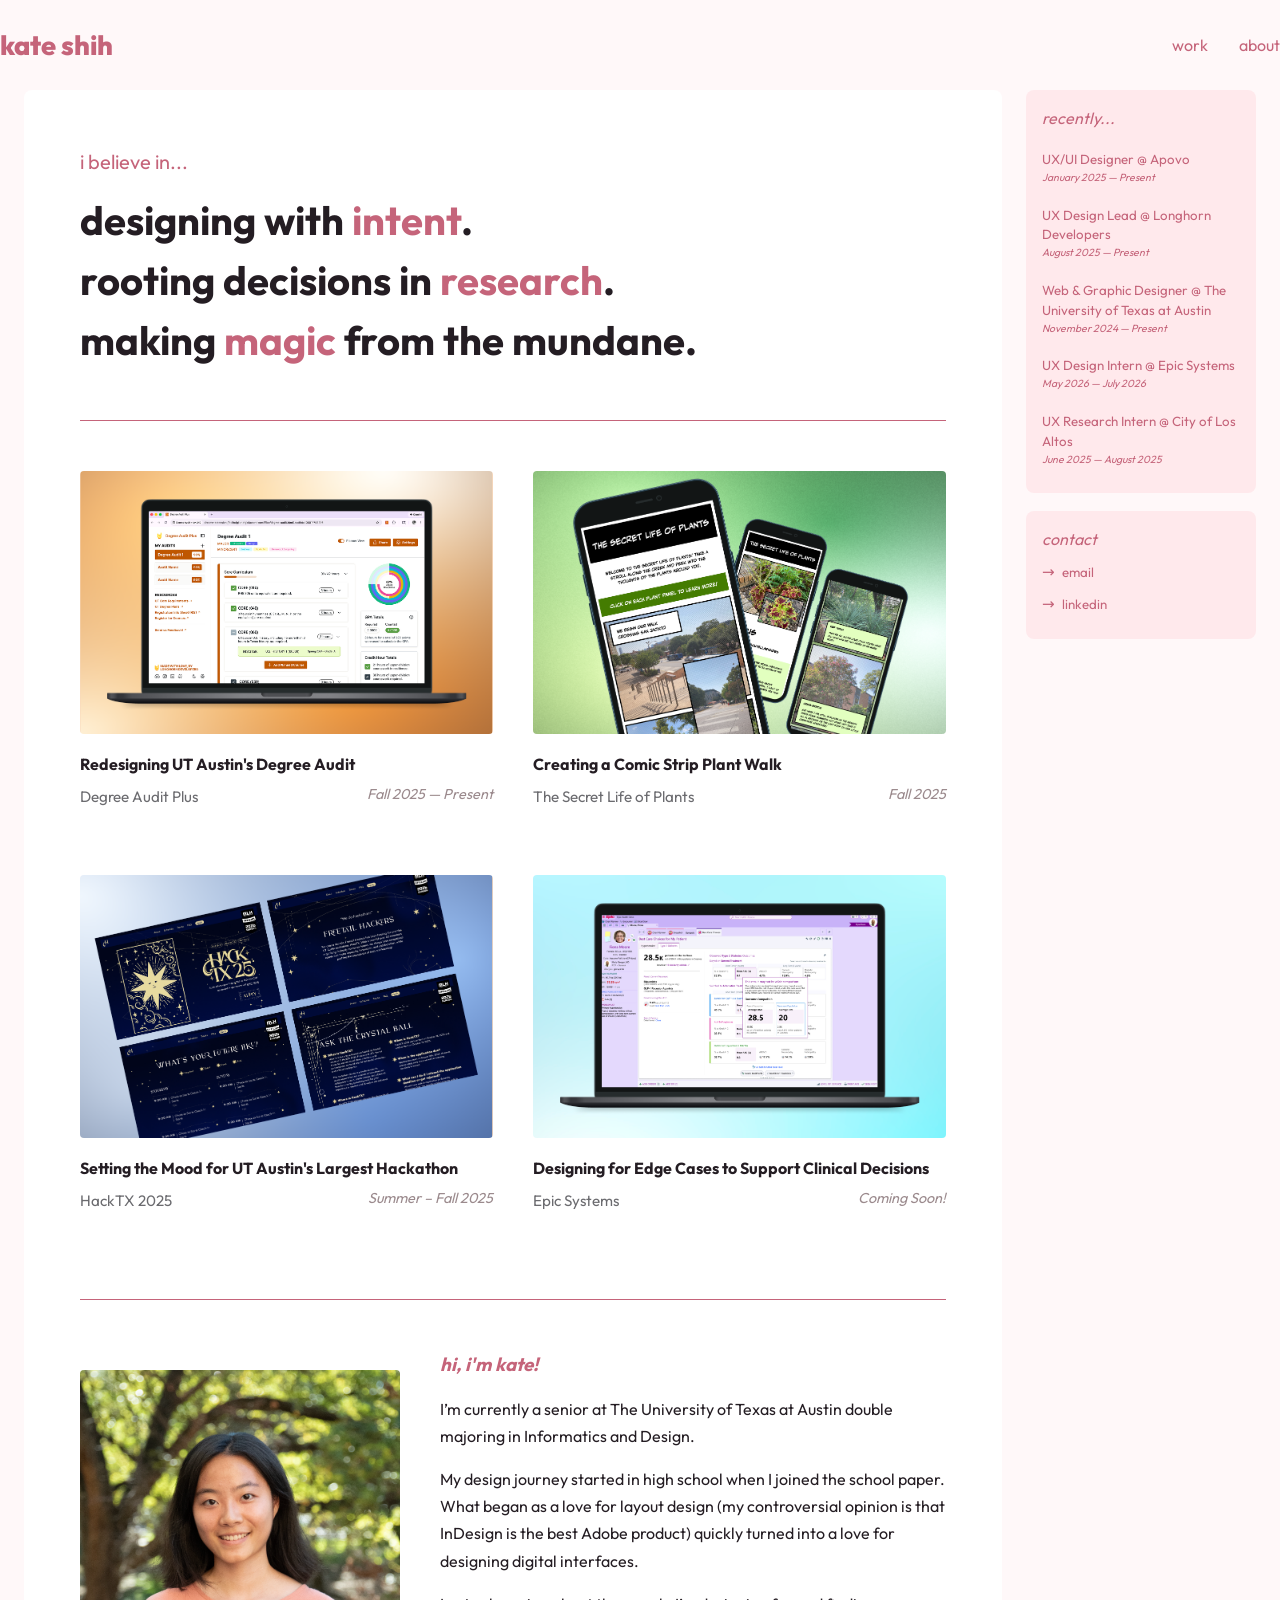
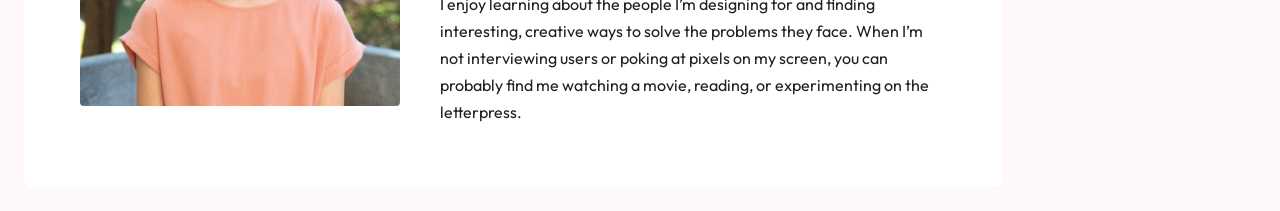
==== index.html @ 0bb26ec1 "added about me" ====
<!DOCTYPE html>
<html lang="en">
  <head>
    <meta charset="utf-8" />
    <meta name="viewport" content="width=device-width,initial-scale=1" />
    <title>kate shih</title>
    <link rel="preconnect" href="https://fonts.googleapis.com">
    <link rel="preconnect" href="https://fonts.gstatic.com" crossorigin>
    <link href="https://fonts.googleapis.com/css2?family=Outfit:wght@100..900&display=swap" rel="stylesheet">
    <link rel="stylesheet" href="style.css">
    <link rel="icon" href="favicon.png" type="image/png">
  </head>
  <body>

    <header class="site-header">
      <div class="header-inner">
        <a href="index.html" class="brand-link"><span class="brand">kate shih</span></a>
        <nav class="top-nav">
          <a href="#work">work</a>
          <a href="#about">about</a>
        </nav>
      </div>
    </header>

    <div class="main-grid">
      <main class="content">
        <div class="content-inner">
          <header class="intro-header">
            <p class="intro-desc">i believe in...</p>
            <h1 class="intro-title">designing with <span class="accent">intent</span>.</h1>
            <h1 class="intro-title">rooting decisions in <span class="accent">research</span>.</h1>
            <h1 class="intro-title">making <span class="accent">magic</span> from the mundane.</h1>
          </header>

          <div class="work-header">
            <div class="rule"></div>
          </div>

          <section class="projects-section" id="work">
            
            <div class="projects-grid">

            <article class="project-card">
              <a href="degree-audit-plus.html" class="project-link">
                <div class="project-image">
                  <img src="dap/dap-thumbnail.png" alt="degree audit plus">
                </div>
                <div class="project-body">
                  <div class="project-title">Redesigning UT Austin's Degree Audit</div>
                  <div class="project-sub">Degree Audit Plus</div>
                  <div class="project-date">Fall 2025 — Present</div>
                </div>
              </a>
            </article>

            <article class="project-card">
            <a href="secret-life-of-plants.html" class="project-link">
              <div class="project-image">
                <img src="plants/plants-hero.png" alt="the secret life of plants">
              </div>
              <div class="project-body">
                <div class="project-title">Creating a Comic Strip Plant Walk</div>
                <div class="project-sub">The Secret Life of Plants</div>
                <div class="project-date">Fall 2025</div>
              </div>
              </a>
            </article>

            <article class="project-card">
            <a href="hack-tx.html" class="project-link">
              <div class="project-image">
                <img src="hacktx/hacktx-thumbnail.png" alt="project screenshot">
              </div>
              <div class="project-body">
                <div class="project-title">Setting the Mood for UT Austin's Largest Hackathon</div>
                <div class="project-sub">HackTX 2025</div>
                <div class="project-date">Summer – Fall 2025</div>
              </div>
              </a>
            </article>

            <article class="project-card">
              <div class="project-image">
                <img src="bcc/bcc-thumbnail.png" alt="project screenshot">
              </div>
              <div class="project-body">
                <div class="project-title">Designing for Edge Cases to Support Clinical Decisions</div>
                <div class="project-sub">Epic Systems</div>
                <div class="project-date">Coming Soon!</div>
              </div>
            </article>

          </div>
          </section>

          <div class="work-header">
            <div class="rule"></div>
          </div>

          <section class="about-section" id="about">
            <div class="about-content">
              <img src="katie square.png" alt="kate shih" class="about-photo">
              <div class="about-text">
                <h3>hi, i'm kate!</h3>
                <p>I’m currently a senior at The University of Texas at Austin double majoring in Informatics and Design.</p>
                <p>My design journey started in high school when I joined the school paper. What began as a love for layout design (my controversial opinion is that InDesign is the best Adobe product) quickly turned into a love for designing digital interfaces.</p>
                <p>I enjoy learning about the people I’m designing for and finding interesting, creative ways to solve the problems they face. When I’m not interviewing users or poking at pixels on my screen, you can probably find me watching a movie, reading, or experimenting on the letterpress.</p>
              </div>
            </div>
          </section>
      </main>

      <aside class="sidebar">
        <div class="sidebar-inner">
          <div class="panel exp-panel">
            <h4>recently...</h4>
            <div class="exp-item">
              UX/UI Designer @ Apovo
              <div class="exp-date"><em>January 2025 — Present</em></div>
            </div>
            <div class="exp-item">
              UX Design Lead @ Longhorn Developers
              <div class="exp-date"><em>August 2025 — Present</em></div>
            </div>
            <div class="exp-item">
              Web & Graphic Designer @ The University of Texas at Austin
              <div class="exp-date"><em>November 2024 — Present</em></div>
            </div>
            <div class="exp-item">
              UX Design Intern @ Epic Systems
              <div class="exp-date"><em>May 2026 — July 2026</em></div>
            </div>
            <div class="exp-item">
              UX Research Intern @ City of Los Altos
              <div class="exp-date"><em>June 2025 — August 2025</em></div>
            </div>
          </div>

          <div class="panel nav-panel contact-panel">
            <h4>contact</h4>
            <ul>
              <li><a href="mailto:kateshih@utexas.edu">email</a></li>
              <li><a href="https://linkedin.com/in/kateshih" target="_blank">linkedin</a></li>
            </ul>
          </div>
        </div>
      </aside>
    </div>
  </body>
</html>
---- style.css ----
@import url('https://fonts.googleapis.com/css2?family=Outfit:wght@100..900&display=swap');

/* =========================================================
   GLOBAL — shared by every page
   ========================================================= */

:root {
  color-scheme: light;
  font-family: 'Outfit', system-ui, -apple-system, BlinkMacSystemFont, 'Segoe UI', Roboto, Arial, sans-serif;
  font-size: 16px;
  line-height: 1.5;
  color: #241d23;
  background: #ffffff;
  --header-h: 90px;
}

* { box-sizing: border-box; }
html,body{ margin:0; min-height:100%; }
html { scroll-behavior: smooth; }
body { background:#FFF8F9;}

/* header */
.site-header{ background:#FFF8F9; position:sticky; top:0; z-index:30; height:var(--header-h); }
.header-inner{ max-width:1400px; height:100%; margin:0 auto; padding:0 0px; display:flex; align-items:center; justify-content:space-between; }
.brand-link{ color:inherit; text-decoration:none; }
.brand{ font-weight:800; color:#c5647a; text-transform:lowercase; font-size:1.7rem; }
.top-nav a{ color:#c5647a; margin-left:28px; text-decoration:none; font-size:1rem; }

/* page grid */
.main-grid{ display:grid; grid-template-columns:1fr 230px; gap:24px; margin:0; padding:0 24px 24px; min-height:100vh; align-items:start; }

/* content shell */
.content{ background:white; margin:0px 0; border-radius:8px; }
.content-inner{ padding:56px 56px 0; }

/* sidebar shell */
.sidebar{ background:transparent; padding:0; position:sticky; top:var(--header-h); max-height:calc(100vh - var(--header-h)); overflow:auto; z-index:10; }
.sidebar-inner{ display:flex; flex-direction:column; gap:18px; }

/* sidebar panel system (recently / contact / jump to / credits) */
.panel{ background:#FFE9EC; border-radius:8px; padding:16px; }
.panel h4{
  margin: 0 0 6px 0;
  color: #c5647a;
  text-transform: lowercase;
  font-weight: 400;
  font-style: italic;
}
.panel h4 + p {
  margin: 0 0 18px 0;
}
.panel ul{ list-style:none; padding:0; margin:0; }
.panel li{ margin:8px 0; }
.panel a{ color:#c5647a; text-decoration:none; }

/* arrow glyph before nav-panel links (contact / jump to) */
.nav-panel a {
  position: relative;
  padding-left: 20px;
}
.nav-panel a::before {
  content: '→';
  position: absolute;
  left: 0;
  top: 50%;
  transform: translateY(-50%);
  font-family: 'Instrument Sans', system-ui, -apple-system, BlinkMacSystemFont, 'Segoe UI', Roboto, Arial, sans-serif;
  color: #c5647a;
  font-size: 0.95rem;
}

/* generic buttons */
.btn, button, input[type="button"], input[type="submit"] {
  display:inline-flex;
  align-items:center;
  justify-content:center;
  padding:10px 20px;
  background:#c5647a;
  color:#fff;
  border:2px solid #c5647a;
  border-radius:6px;
  font-family:inherit;
  font-weight:500;
  font-size:0.9rem;
  text-decoration:none;
  cursor:pointer;
  transition:all 200ms ease;
}

.btn:hover, button:hover, input[type="button"]:hover, input[type="submit"]:hover {
  background:#a84a5e;
  border-color:#a84a5e;
  transform:translateY(-2px);
  box-shadow:0 6px 16px rgba(197, 100, 122, 0.4);
}

.btn:active, button:active, input[type="button"]:active, input[type="submit"]:active {
  transform:translateY(0);
}

.btn-secondary {
  background:transparent;
  color:#c5647a;
  border-color:#c5647a;
}

.btn-secondary:hover {
  background:#c5647a;
  color:#fff;
}

/* reveal-on-scroll animation */
.reveal { opacity: 0; transform: translateY(14px); transition: opacity 420ms cubic-bezier(.2,.9,.3,1), transform 420ms cubic-bezier(.2,.9,.3,1); will-change: transform, opacity; }
.reveal.visible { opacity: 1; transform: none; }

/* shared responsive */
@media (max-width:980px){ .main-grid{ grid-template-columns:1fr 260px; gap:20px; padding:0 16px 16px; } }
@media (max-width:720px){
  .main-grid{ grid-template-columns:1fr; margin-top:18px; padding:0 16px 16px; }
  .content{ margin:16px 0; }
  .content-inner{ padding:32px 24px 0; }
  .sidebar{ position:static; max-height:none; overflow:visible; }
  .header-inner{ padding:20px 24px; }
}

/* =========================================================
   HOME PAGE (index.html)
   ========================================================= */

.intro-header{ margin-top:0; margin-bottom:50px; }
.intro-title{ margin:0 0 0px 0; font-size:2.5rem; color:#241d23; font-weight:700; text-transform:lowercase; }
.intro-desc{ margin:0 0 12px 0; font-size:1.25rem; color:#c5647a; line-height:1.6; }
.accent {color: #c5647a;}

.work-header{ display:flex; align-items:center; gap:18px; margin-bottom:50px; }
.work-header h2{ margin:0; color:#241d23; text-transform:lowercase; font-size:1.125rem; }
.work-header .rule{ flex:1; height:.5px; background:#c5647a;}

.projects-section, .about-section{ scroll-margin-top: calc(var(--header-h) + 24px); }
.projects-grid{ display:grid; grid-template-columns:1fr 1fr; gap:40px; }

.project-card{ background:transparent; border:none; border-radius:0; overflow:visible; box-shadow:none; transition:transform 200ms ease, box-shadow 200ms ease; }
.project-card:hover{ transform:translateY(-6px); box-shadow:none; }
.project-link { display:block; color: inherit; text-decoration: none; }
.project-link:hover { text-decoration: none; }

.project-image{ display:flex; align-items:center; justify-content:center; background:transparent; }
.project-image img{ max-width:100%; height:auto; display:block; border-radius:4px; }

.project-body{ padding:18px 0px 26px; background:transparent; }
.project-title{ font-weight:700; font-size:1rem; color:#241d23; margin-bottom:8px; }
.project-sub{ color:#6b6b6f; font-size:0.95rem; display:inline-block; }
.project-date{ float:right; color:#9b8a8d; font-size:0.9rem; font-style: italic; }

.site-footer{ margin-top:36px; padding:36px 0; text-align:center; color:#7b6a6d; }

.about-section{ margin-top:40px; }
.about-content{ display:grid; grid-template-columns:320px 1fr; gap:40px; align-items:center; }
.about-text p{ margin:0 0 16px; line-height:1.7; color:#241d23; }
.about-text p:last-child{ margin-bottom:0; }
.about-photo{ width:100%; height:auto; display:block; border-radius:4px; }

@media (max-width:720px){
  .about-content{ grid-template-columns:1fr; }
  .about-photo{ max-width:220px; margin:0 auto; order:-1; }
}

/* "recently" experience panel */
.exp-item{ margin-bottom:10px; margin-top:20px; }
.exp-item { display:block; font-size:0.83rem; color:#c5647a; }
.exp-date{ color:#c5647a; font-size:0.65rem; }

/* "contact" panel links */
.contact-panel a{ font-size:0.83rem; }

/* home responsive */
@media (max-width:720px){
  .projects-grid{ grid-template-columns:1fr; }
  .project-date{ position:static; margin-top:10px; }
}

/* collapsible "recently" panel on mobile (currently unused — no .collapsible class in markup) */
@media (max-width:720px){
  .exp-panel.collapsible .exp-item:not(:first-child){
    display: none;
  }
  .exp-panel .exp-toggle{
    display: none;
  }
  .exp-panel.collapsible .exp-toggle{
    display: inline-flex;
    align-items: center;
    justify-content: center;
    gap:8px;
    width: 100%;
    margin-top: 10px;
    padding: 8px 10px;
    background: transparent;
    color: #c5647a;
    border: 1px solid rgba(197, 100, 122, 0.3);
    border-radius:6px;
    cursor: pointer;
    font-weight:600;
  }
  .exp-panel .exp-toggle .caret{ display:inline-block; transition:transform 200ms ease; }
  .exp-panel.collapsible.expanded .exp-item{ display:block; }
  .exp-panel.collapsible.expanded .exp-toggle .caret{ transform: rotate(180deg); }
}

/* =========================================================
   PROJECT PAGES (degree-audit-plus.html, hack-tx.html, secret-life-of-plants.html)
   ========================================================= */

/* sidebar project title + description */
.side-project{ margin:0 0 8px; font-size:1.15rem; color:#c5647a; font-weight:700; text-transform:lowercase; }
.side-desc{ margin:0; color:#6b6b6f; font-size:0.9rem; line-height:1.5; }

/* back-to-work link */
.case-backlink{
  display:inline-flex;
  align-items:center;
  gap:6px;
  flex-shrink:0;
  color:#c5647a;
  text-decoration:none;
  font-style:normal;
  font-weight:500;
  font-size:0.85rem;
  transition:transform 200ms ease;
}
.case-backlink::before{
  content:'←';
  font-size:1rem;
}

.case-backlink:hover{
  transform:translateX(-3px);
}

/* case study header */
.case-header{ margin-bottom:28px; }
.case-title{ margin:0 0 8px 0; font-size:2rem; color:#241d23; }
.case-meta{ display:flex; gap:12px; align-items:center; color:#241d23; font-size:0.95rem; }
.case-meta .dot{ color:#241d23; }

/* case study hero + images */
.case-hero{ border-radius:8px; }
.case-hero-img{ width:100%; height:auto; display:block; border-radius:6px; }

.image-figure{ margin: 20px 0 0; }
.case-image{ width:100%; height:auto; display:block; border-radius:8px; border:1px solid rgba(157, 110, 144, 0.2); }
.case-caption{ margin: 10px 0 30px; font-size:0.8rem; color:#241d23; line-height:1.5; font-style: italic; }

.feature-images{ display:grid; grid-template-columns:1fr 1fr; gap:18px; margin-top: 28px; }
.feature-images .image-figure{ margin-top:0; }

/* case study sections */
.case-problem{ margin-bottom:24px; }
.case-problem h3{ margin:0 0 18px 0; color:#241d23; }
.problem-text{ margin:0 0 18px 0; color:#241d23; line-height:1.7; }
.problem-card{ background:#FFE9EC; border-radius:8px; padding:26px 24px; box-shadow:0 14px 34px rgba(63,24,31,0.08);}
.problem-title{ margin:0 0 10px 0; color:#c5647a; font-size:1.1rem; font-weight:700; }
.problem-card p{ margin:0; color:#241d23; line-height:1.75; }

.case-points{ margin-bottom:24px; }
.case-points h3{ margin:0 0 18px 0; color:#c5647a; }
.points-text{ margin:0 0 16px 0; color:#241d23; line-height:1.7; }
.points-grid{ display:grid; grid-template-columns:repeat(3, minmax(0, 1fr)); gap:18px; }
.point-card{ background:#FFE9EC; border-radius:8px; padding:26px 22px; box-shadow:0 12px 30px rgba(63,24,31,0.08); }
.point-title{ margin:0 0 14px 0; color:#c5647a; font-weight:700; font-size:1.05rem; }
.point-card p{ margin:0; color:#241d23; line-height:1.7; }

.case-overview{ margin-bottom:22px; }
.case-overview h3{ margin:0 0 10px 0; color:#241d23; }
.case-overview p{ margin:0; color:#140D19; }

.case-sections{ display:grid; grid-template-columns:1fr 280px; gap:28px; align-items:start; }
.case-sections h4{ margin: 12px 0 6px 0; color:#241d23; }
.case-sections h4 + p{ margin: 0 0 24px 0; }

.case-closing h3{ margin:0 0 12px 0; color:#241d23; }
.case-closing p{ margin:0; color:#140D19; line-height:1.7; }

/* credits panel (my role / tools / timeline) */
.exp-panel .exp-credits{ margin:12px -3; color:#c5647a; font-size:0.95rem; text-transform:lowercase}
.exp-panel .exp-sub{font-style:italic; color:#c5647a; font-weight:400; }
.exp-panel .exp-link{ color:#c5647a; text-decoration:none; }

/* spacing + heading style for case study sections */
.content-inner > section { margin-bottom: 60px; }
.content-inner section h3 {
  color: #c5647a;
  font-style: italic;
  margin: 0 0 18px 0;
}
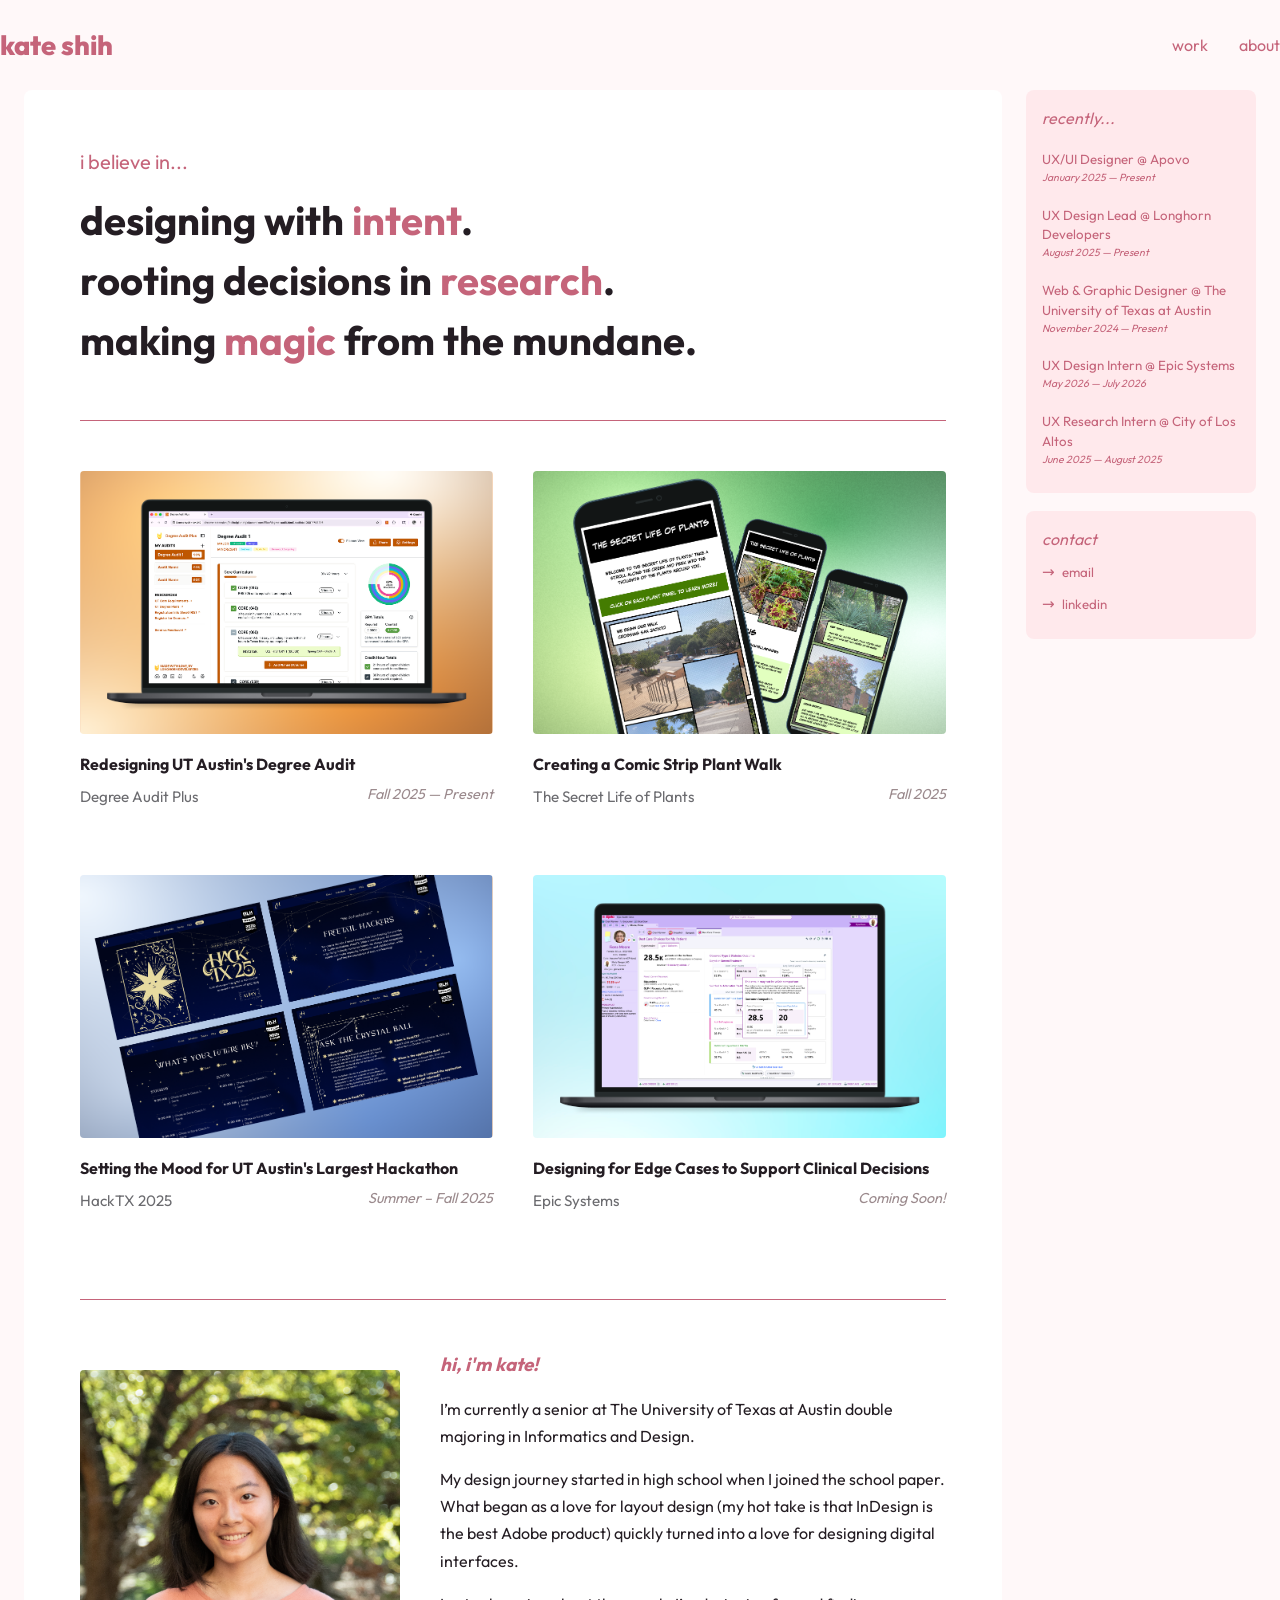
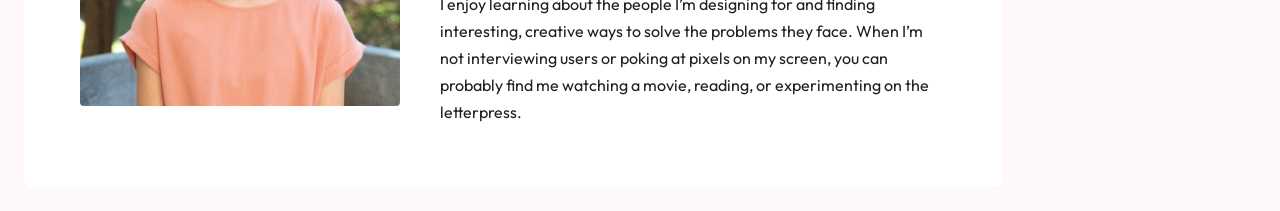
==== commit b9827103: "small bio change" ====
--- a/index.html
+++ b/index.html
@@ -103,7 +103,7 @@
               <div class="about-text">
                 <h3>hi, i'm kate!</h3>
                 <p>I’m currently a senior at The University of Texas at Austin double majoring in Informatics and Design.</p>
-                <p>My design journey started in high school when I joined the school paper. What began as a love for layout design (my controversial opinion is that InDesign is the best Adobe product) quickly turned into a love for designing digital interfaces.</p>
+                <p>My design journey started in high school when I joined the school paper. What began as a love for layout design (my hot take is that InDesign is the best Adobe product) quickly turned into a love for designing digital interfaces.</p>
                 <p>I enjoy learning about the people I’m designing for and finding interesting, creative ways to solve the problems they face. When I’m not interviewing users or poking at pixels on my screen, you can probably find me watching a movie, reading, or experimenting on the letterpress.</p>
               </div>
             </div>
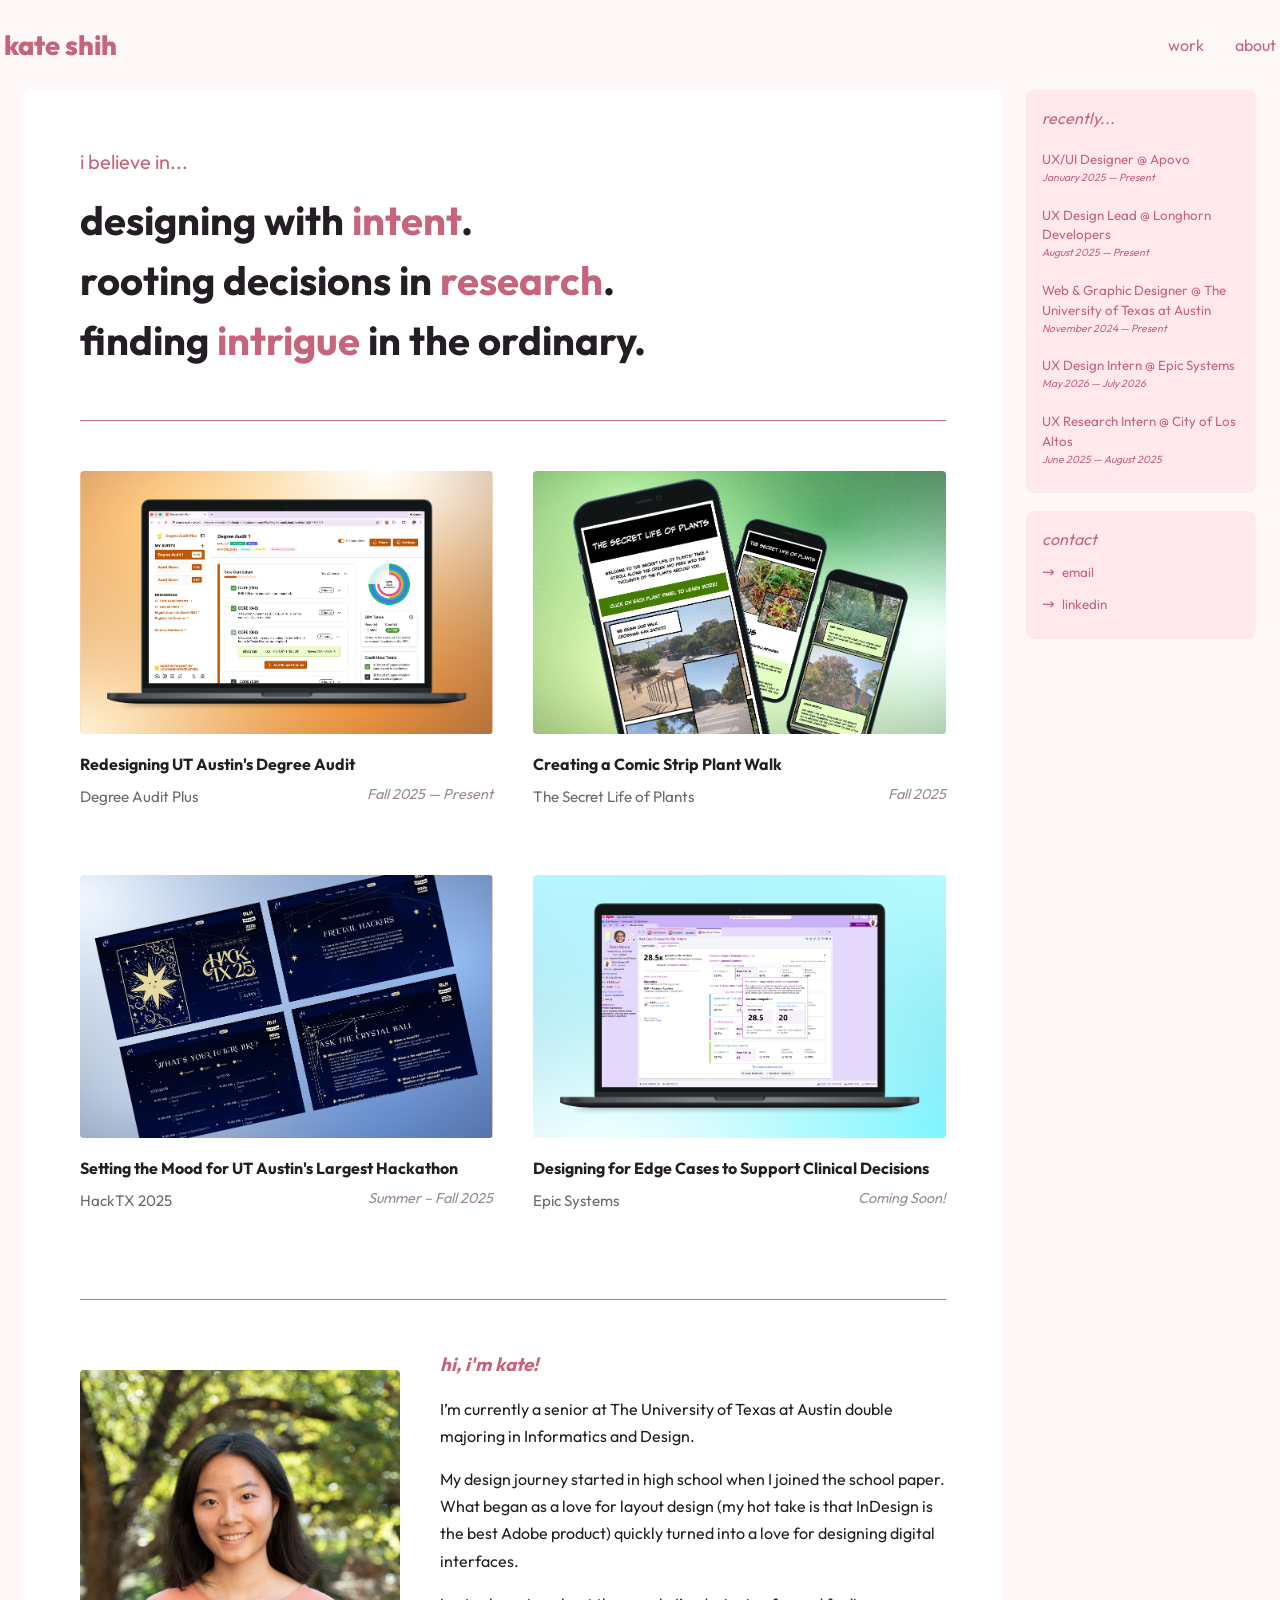
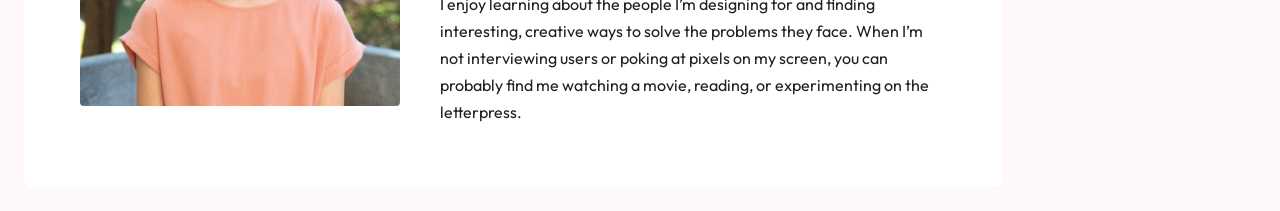
==== commit ded9b36d: "layout changes" ====
--- a/index.html
+++ b/index.html
@@ -29,7 +29,7 @@
             <p class="intro-desc">i believe in...</p>
             <h1 class="intro-title">designing with <span class="accent">intent</span>.</h1>
             <h1 class="intro-title">rooting decisions in <span class="accent">research</span>.</h1>
-            <h1 class="intro-title">making <span class="accent">magic</span> from the mundane.</h1>
+            <h1 class="intro-title">finding <span class="accent">intrigue</span> in the ordinary.</h1>
           </header>
 
           <div class="work-header">
--- a/style.css
+++ b/style.css
@@ -21,7 +21,7 @@
 
 /* header */
 .site-header{ background:#FFF8F9; position:sticky; top:0; z-index:30; height:var(--header-h); }
-.header-inner{ max-width:1400px; height:100%; margin:0 auto; padding:0 0px; display:flex; align-items:center; justify-content:space-between; }
+.header-inner{ max-width:1400px; height:100%; margin:0 auto; padding:0 .25rem; display:flex; align-items:center; justify-content:space-between; }
 .brand-link{ color:inherit; text-decoration:none; }
 .brand{ font-weight:800; color:#c5647a; text-transform:lowercase; font-size:1.7rem; }
 .top-nav a{ color:#c5647a; margin-left:28px; text-decoration:none; font-size:1rem; }
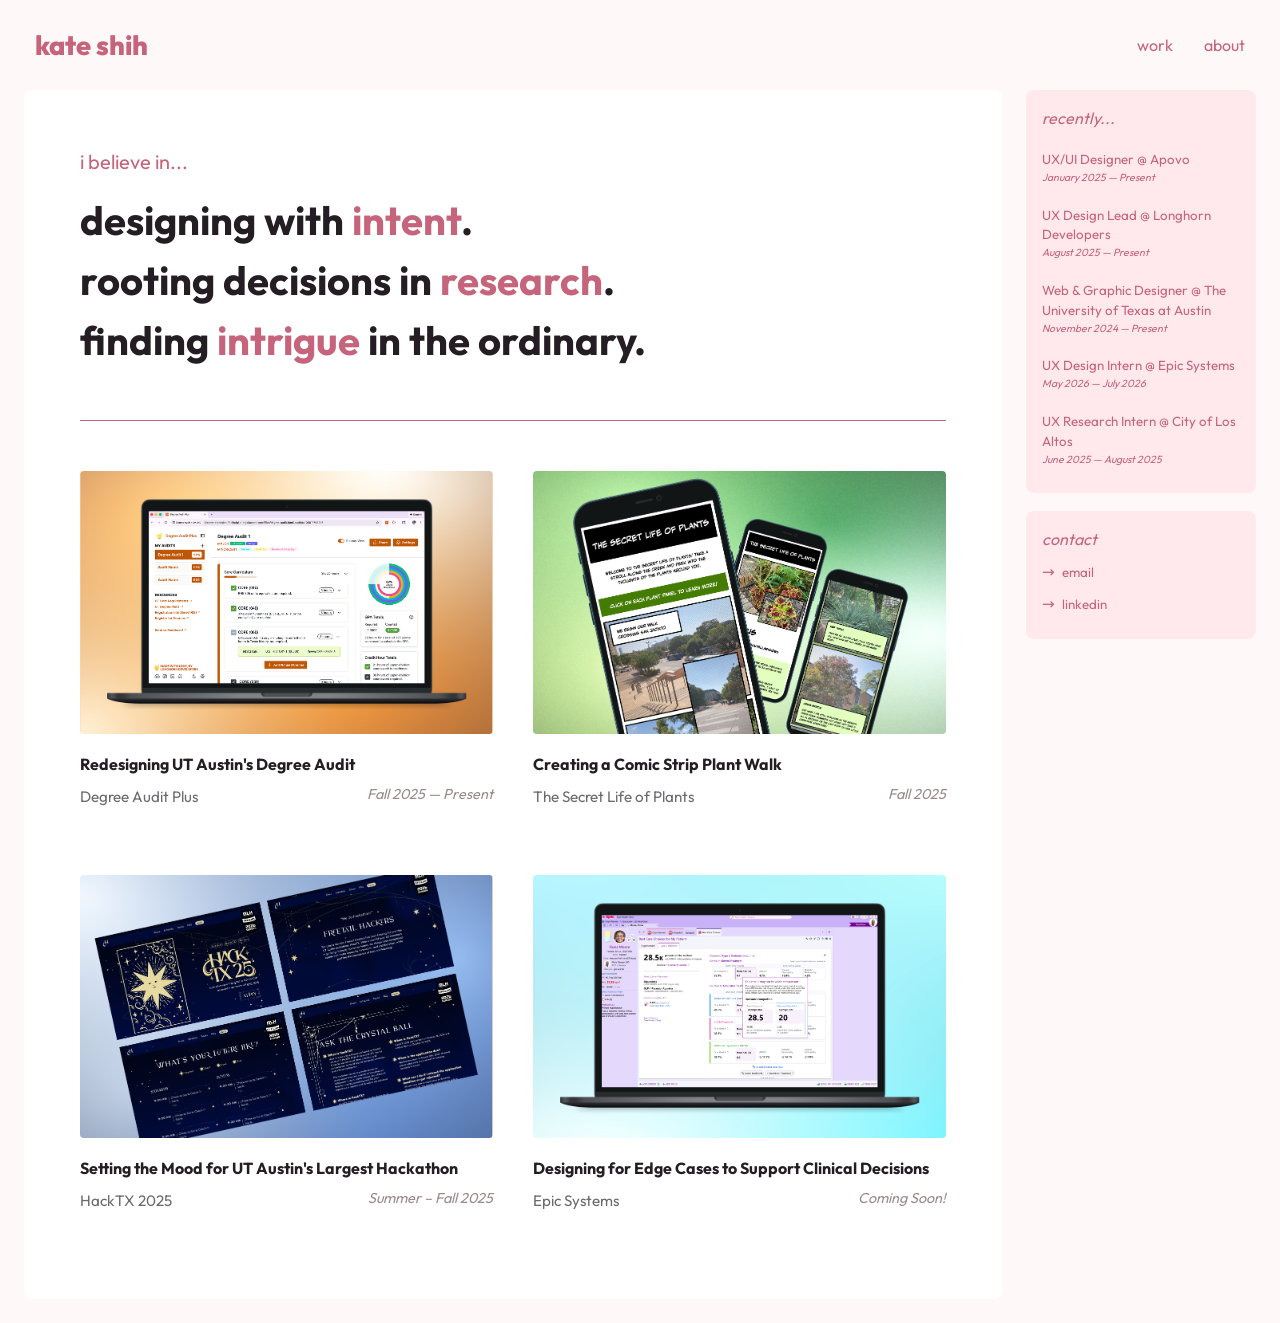
==== commit 6b123781: "buncha structural changes" ====
--- a/index.html
+++ b/index.html
@@ -15,10 +15,14 @@
     <header class="site-header">
       <div class="header-inner">
         <a href="index.html" class="brand-link"><span class="brand">kate shih</span></a>
+
         <nav class="top-nav">
           <a href="#work">work</a>
-          <a href="#about">about</a>
+          <!-- <a href="#playground">playground</a> -->
+          <a href="about.html">about</a>
+          <!-- <a href="#resume">resume</a> -->
         </nav>
+        
       </div>
     </header>
 
@@ -92,26 +96,12 @@
 
           </div>
           </section>
-
-          <div class="work-header">
-            <div class="rule"></div>
-          </div>
-
-          <section class="about-section" id="about">
-            <div class="about-content">
-              <img src="katie square.png" alt="kate shih" class="about-photo">
-              <div class="about-text">
-                <h3>hi, i'm kate!</h3>
-                <p>I’m currently a senior at The University of Texas at Austin double majoring in Informatics and Design.</p>
-                <p>My design journey started in high school when I joined the school paper. What began as a love for layout design (my hot take is that InDesign is the best Adobe product) quickly turned into a love for designing digital interfaces.</p>
-                <p>I enjoy learning about the people I’m designing for and finding interesting, creative ways to solve the problems they face. When I’m not interviewing users or poking at pixels on my screen, you can probably find me watching a movie, reading, or experimenting on the letterpress.</p>
-              </div>
-            </div>
-          </section>
       </main>
 
+      
       <aside class="sidebar">
         <div class="sidebar-inner">
+
           <div class="panel exp-panel">
             <h4>recently...</h4>
             <div class="exp-item">
--- a/style.css
+++ b/style.css
@@ -21,13 +21,13 @@
 
 /* header */
 .site-header{ background:#FFF8F9; position:sticky; top:0; z-index:30; height:var(--header-h); }
-.header-inner{ max-width:1400px; height:100%; margin:0 auto; padding:0 .25rem; display:flex; align-items:center; justify-content:space-between; }
+.header-inner{ max-width:1400px; height:100%; margin:0 auto; padding:0 35px 0px 35px; display:flex; align-items:center; justify-content:space-between; }
 .brand-link{ color:inherit; text-decoration:none; }
-.brand{ font-weight:800; color:#c5647a; text-transform:lowercase; font-size:1.7rem; }
+.brand{ font-weight:800; color:#c5647a; text-transform:lowercase; font-size:1.7rem;}
 .top-nav a{ color:#c5647a; margin-left:28px; text-decoration:none; font-size:1rem; }
 
 /* page grid */
-.main-grid{ display:grid; grid-template-columns:1fr 230px; gap:24px; margin:0; padding:0 24px 24px; min-height:100vh; align-items:start; }
+.main-grid{ display:grid; grid-template-columns:1fr 230px; gap:24px; max-width:1400px; margin:0 auto; padding:0 24px 24px; min-height:calc(100vh - var(--header-h)); align-items:start; }
 
 /* content shell */
 .content{ background:white; margin:0px 0; border-radius:8px; }
@@ -114,13 +114,16 @@
 .reveal.visible { opacity: 1; transform: none; }
 
 /* shared responsive */
-@media (max-width:980px){ .main-grid{ grid-template-columns:1fr 260px; gap:20px; padding:0 16px 16px; } }
+@media (max-width:980px){
+  .main-grid{ grid-template-columns:1fr 260px; gap:20px; padding:0 16px 16px; }
+  .header-inner{ padding:0 16px; }
+}
 @media (max-width:720px){
   .main-grid{ grid-template-columns:1fr; margin-top:18px; padding:0 16px 16px; }
   .content{ margin:16px 0; }
   .content-inner{ padding:32px 24px 0; }
   .sidebar{ position:static; max-height:none; overflow:visible; }
-  .header-inner{ padding:20px 24px; }
+  .header-inner{ padding:0 16px; }
 }
 
 /* =========================================================
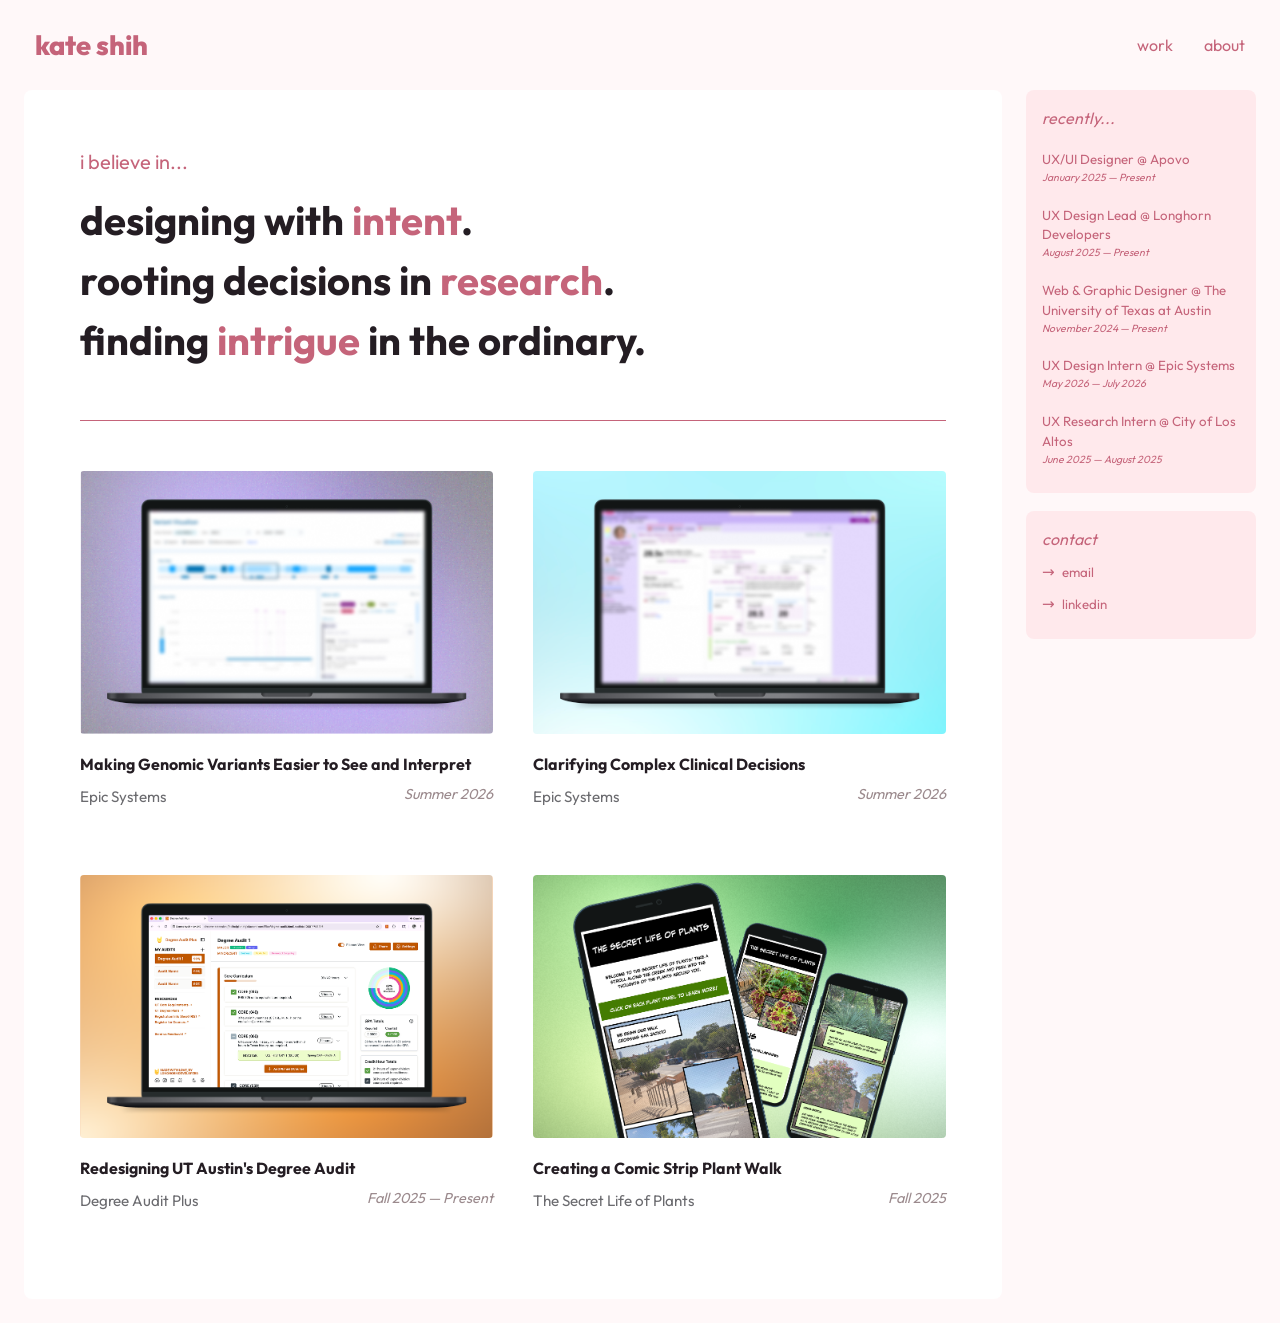
==== commit b17e0031: "added epic projects" ====
--- a/index.html
+++ b/index.html
@@ -45,6 +45,32 @@
             <div class="projects-grid">
 
             <article class="project-card">
+              <a href="variant-visualizer.html" class="project-link">
+                <div class="project-image">
+                  <img src="variant/genomics-thumbnail.png" alt="variant visualizer">
+                </div>
+                <div class="project-body">
+                  <div class="project-title">Making Genomic Variants Easier to See and Interpret</div>
+                  <div class="project-sub">Epic Systems</div>
+                  <div class="project-date">Summer 2026</div>
+                </div>
+              </a>
+            </article>
+
+            <article class="project-card">
+              <a href="best-care-choices.html" class="project-link">
+                <div class="project-image">
+                  <img src="bcc/bcc-thumbnail.png" alt="best care choices">
+                </div>
+                <div class="project-body">
+                  <div class="project-title">Clarifying Complex Clinical Decisions</div>
+                  <div class="project-sub">Epic Systems</div>
+                  <div class="project-date">Summer 2026</div>
+                </div>
+              </a>
+            </article>
+
+            <article class="project-card">
               <a href="degree-audit-plus.html" class="project-link">
                 <div class="project-image">
                   <img src="dap/dap-thumbnail.png" alt="degree audit plus">
@@ -70,7 +96,7 @@
               </a>
             </article>
 
-            <article class="project-card">
+            <!--<article class="project-card">
             <a href="hack-tx.html" class="project-link">
               <div class="project-image">
                 <img src="hacktx/hacktx-thumbnail.png" alt="project screenshot">
@@ -81,18 +107,7 @@
                 <div class="project-date">Summer – Fall 2025</div>
               </div>
               </a>
-            </article>
-
-            <article class="project-card">
-              <div class="project-image">
-                <img src="bcc/bcc-thumbnail.png" alt="project screenshot">
-              </div>
-              <div class="project-body">
-                <div class="project-title">Designing for Edge Cases to Support Clinical Decisions</div>
-                <div class="project-sub">Epic Systems</div>
-                <div class="project-date">Coming Soon!</div>
-              </div>
-            </article>
+            </article>-->
 
           </div>
           </section>
--- a/style.css
+++ b/style.css
@@ -296,3 +296,6 @@
   font-style: italic;
   margin: 0 0 18px 0;
 }
+
+.case-closing a { color: #c5647a; text-decoration: underline; text-underline-offset: 3px; }
+.case-closing a:hover { color: #a84e64; }
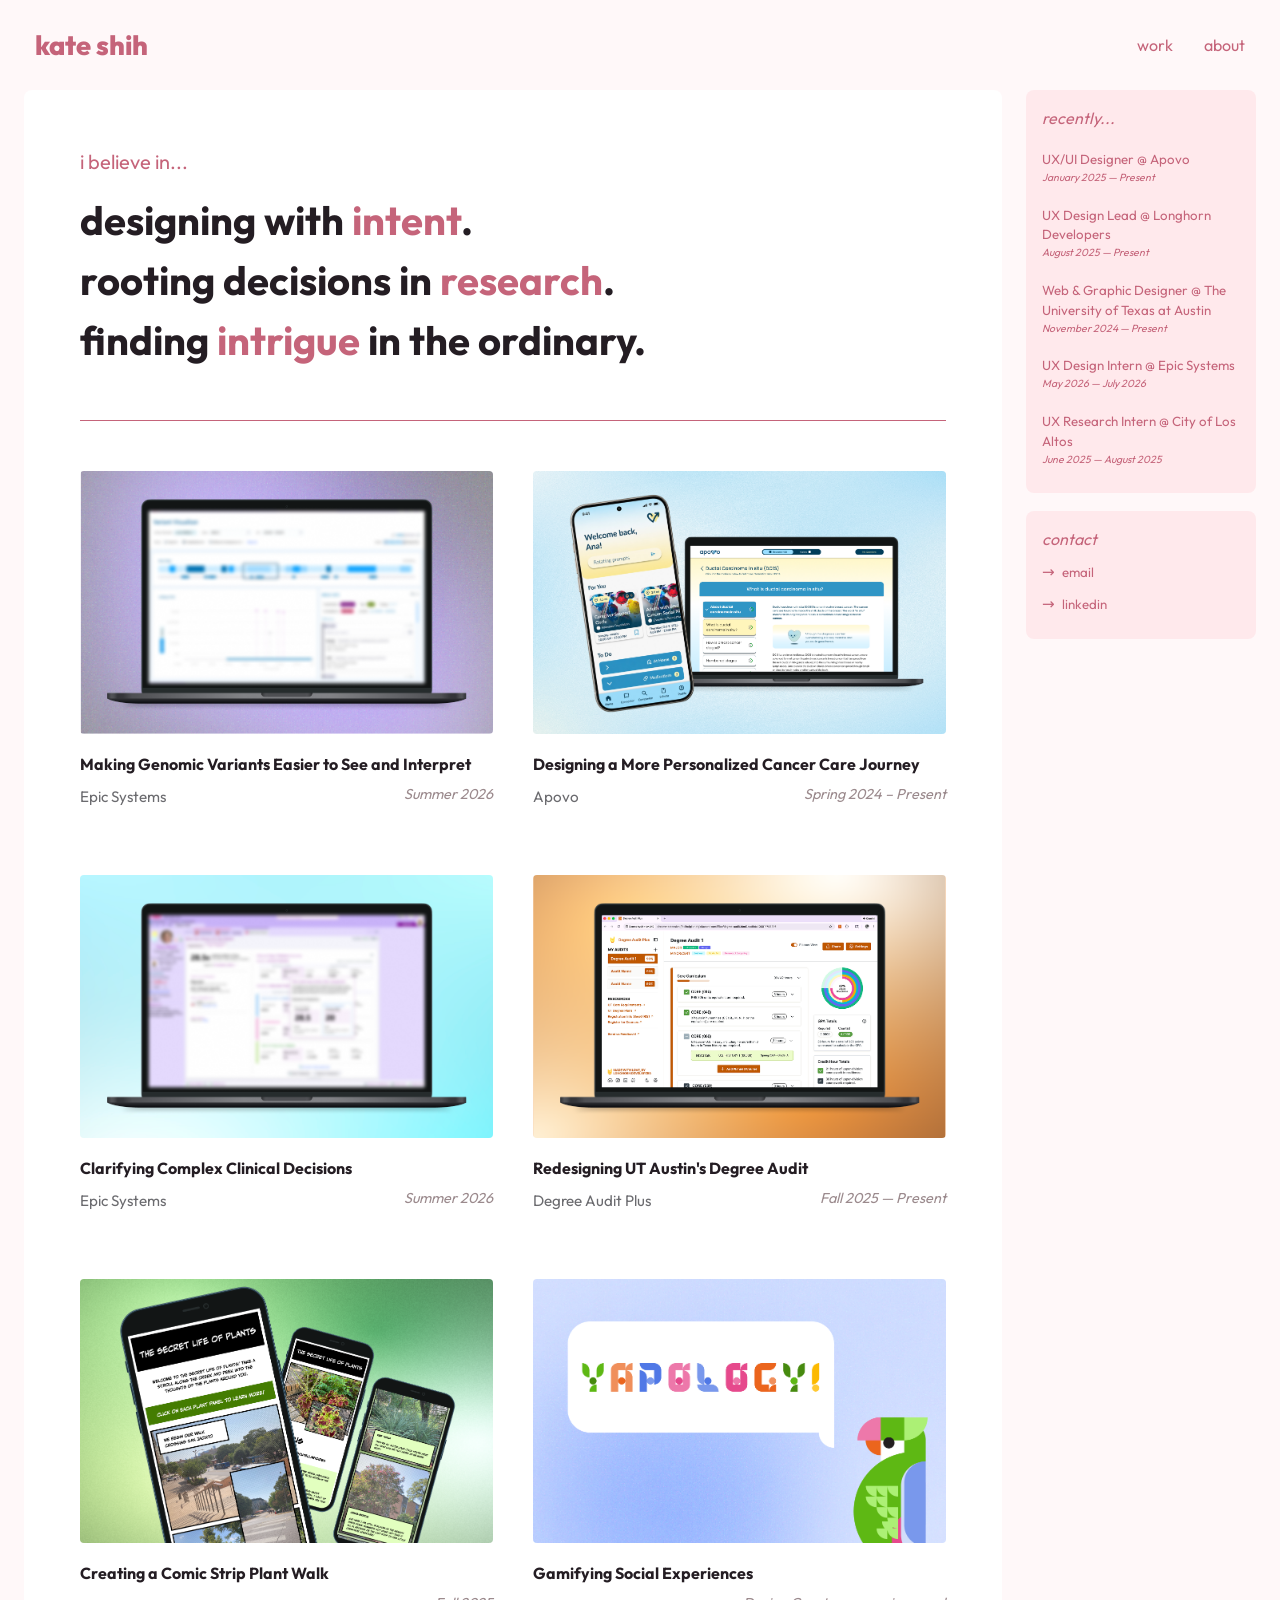
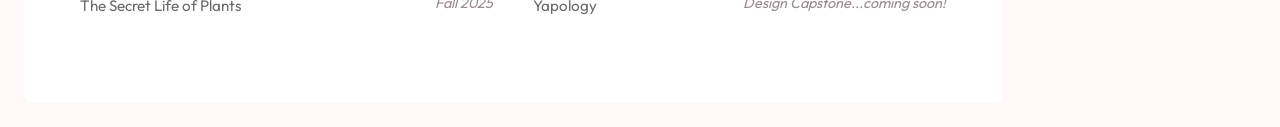
==== commit 8f01a1bd: "added apovo" ====
--- a/index.html
+++ b/index.html
@@ -58,6 +58,20 @@
             </article>
 
             <article class="project-card">
+            <a href="apovo.html" class="project-link">
+              <div class="project-image">
+                <img src="apovo/apovo-thumbnail.png" alt="apovo">
+              </div>
+              <div class="project-body">
+                <div class="project-title">Designing a More Personalized Cancer Care Journey</div>
+                <div class="project-sub">Apovo</div>
+                <div class="project-date">Spring 2024 – Present</div>
+              </div>
+              </a>
+            </article>
+
+
+            <article class="project-card">
               <a href="best-care-choices.html" class="project-link">
                 <div class="project-image">
                   <img src="bcc/bcc-thumbnail.png" alt="best care choices">
@@ -94,6 +108,17 @@
                 <div class="project-date">Fall 2025</div>
               </div>
               </a>
+            </article>
+            
+            <article class="project-card">
+              <div class="project-image">
+                <img src="yapology/yapology-thumbnail.png" alt="Yapology">
+              </div>
+              <div class="project-body">
+                <div class="project-title">Gamifying Social Experiences</div>
+                <div class="project-sub">Yapology</div>
+                <div class="project-date">Design Capstone...coming soon!</div>
+              </div>
             </article>
 
             <!--<article class="project-card">
--- a/style.css
+++ b/style.css
@@ -299,3 +299,5 @@
 
 .case-closing a { color: #c5647a; text-decoration: underline; text-underline-offset: 3px; }
 .case-closing a:hover { color: #a84e64; }
+
+.case-quote { margin: 20px 0; padding: 4px 0 4px 20px; border-left: 3px solid #c5647a; font-style: italic; }
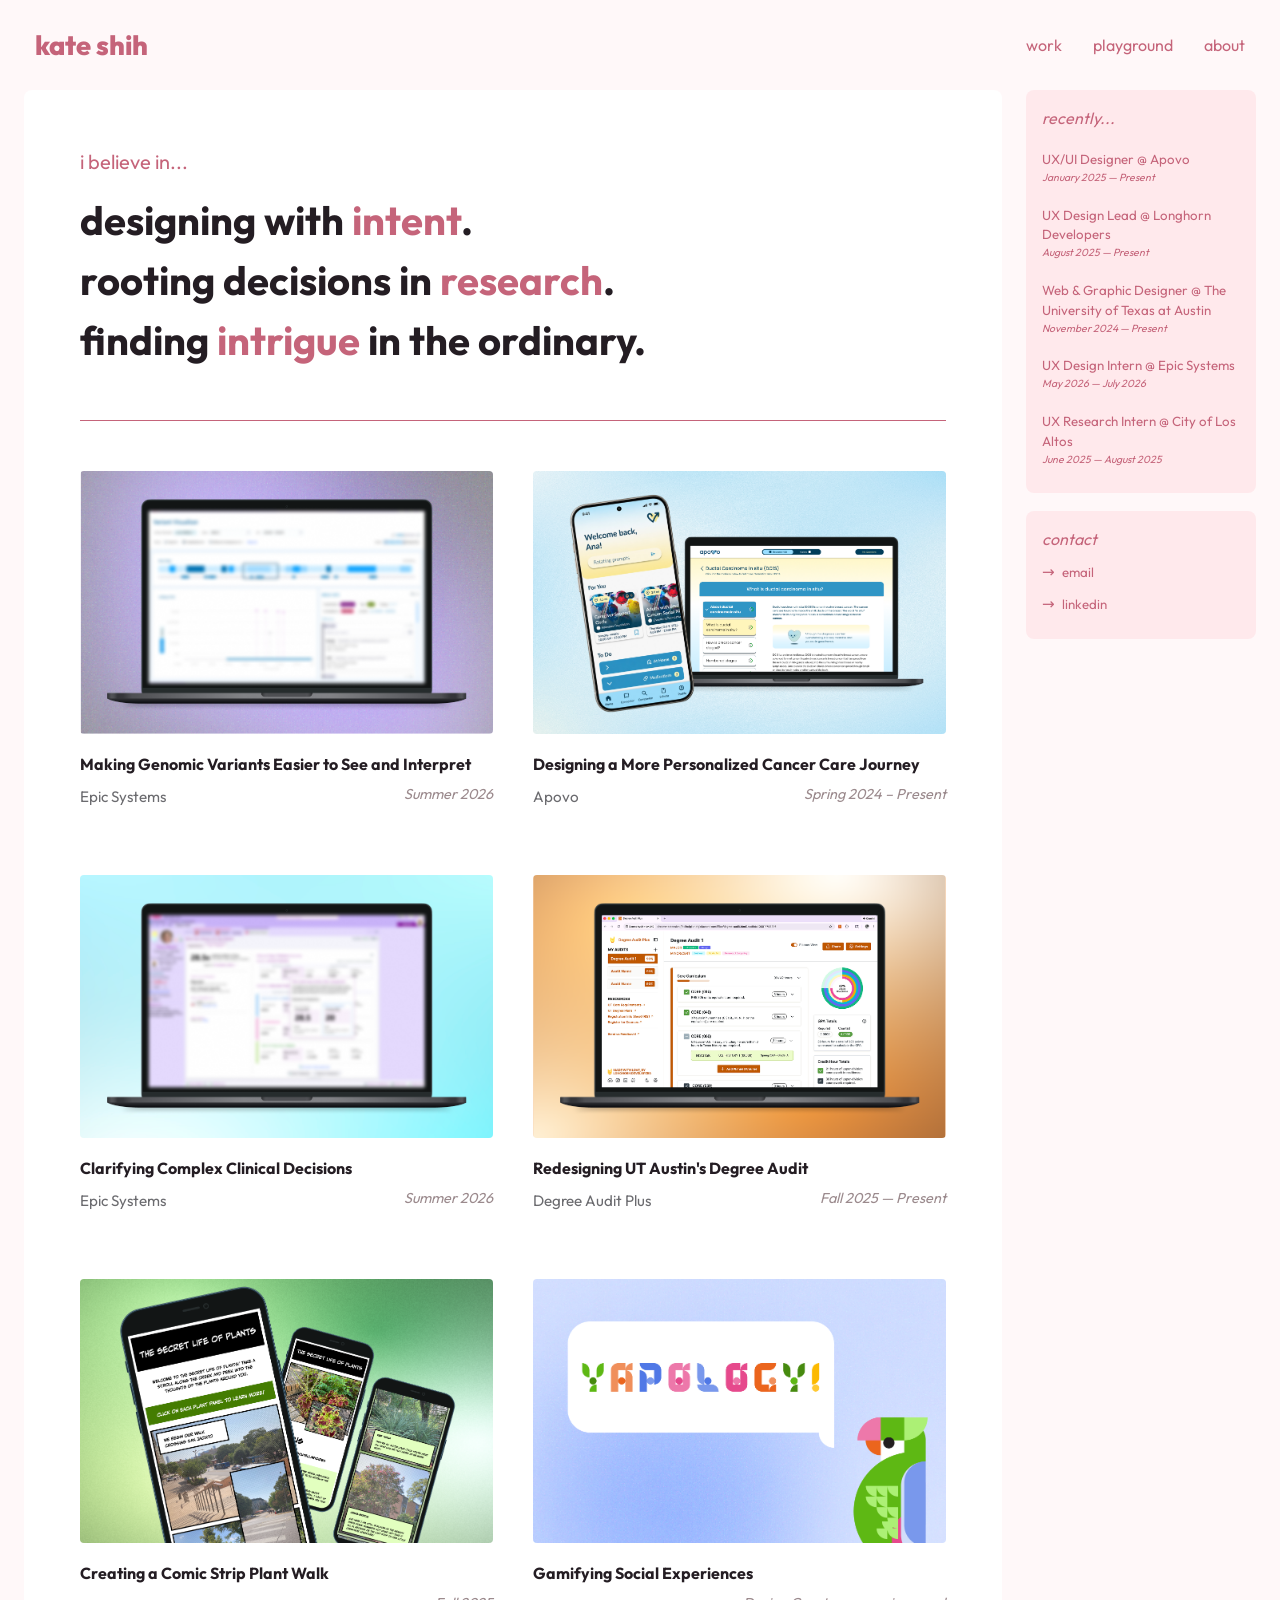
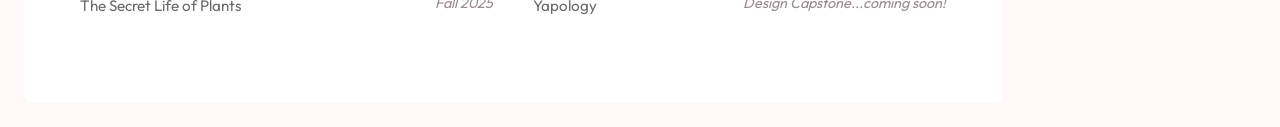
==== commit 0027588f: "added playground" ====
--- a/index.html
+++ b/index.html
@@ -18,7 +18,7 @@
 
         <nav class="top-nav">
           <a href="#work">work</a>
-          <!-- <a href="#playground">playground</a> -->
+          <a href="playground.html">playground</a>
           <a href="about.html">about</a>
           <!-- <a href="#resume">resume</a> -->
         </nav>
--- a/style.css
+++ b/style.css
@@ -301,3 +301,18 @@
 .case-closing a:hover { color: #a84e64; }
 
 .case-quote { margin: 20px 0; padding: 4px 0 4px 20px; border-left: 3px solid #c5647a; font-style: italic; }
+
+/* playground: tightly packed masonry, captions on hover */
+.projects-grid.playground-grid{ display:grid; grid-template-columns:repeat(2, minmax(0, 1fr)); gap:28px; align-items:start; }
+.play-col{ min-width:0; }
+.playground-grid .project-card{ position:relative; overflow:hidden; border-radius:4px; margin-bottom:28px; }
+.playground-grid .project-card:hover{ transform:none; }
+.playground-grid .project-image img{ width:100%; }
+.play-ph{ width:100%; background:#d9d9d9; }
+.playground-grid .project-body{ position:absolute; left:0; right:0; bottom:0; padding:64px 14px 14px; background:linear-gradient(to top, rgba(120,40,62,.95) 0%, rgba(150,60,82,.7) 55%, rgba(168,78,100,0)); opacity:0; transition:opacity 200ms ease; }
+.playground-grid .project-card:hover .project-body{ opacity:1; }
+.playground-grid .project-title, .playground-grid .project-sub, .playground-grid .project-date{ color:#fff; }
+.playground-grid .project-title{ margin-bottom:2px; }
+.playground-grid .project-date{ float:none; display:block; margin-top:2px; }
+@media (max-width:720px){ .projects-grid.playground-grid{ grid-template-columns:repeat(2, minmax(0, 1fr)); gap:12px; } .playground-grid .project-card{ margin-bottom:12px; } }
+.playground-grid .project-card.reveal{ transition: opacity 420ms cubic-bezier(.2,.9,.3,1), transform 420ms cubic-bezier(.2,.9,.3,1); }
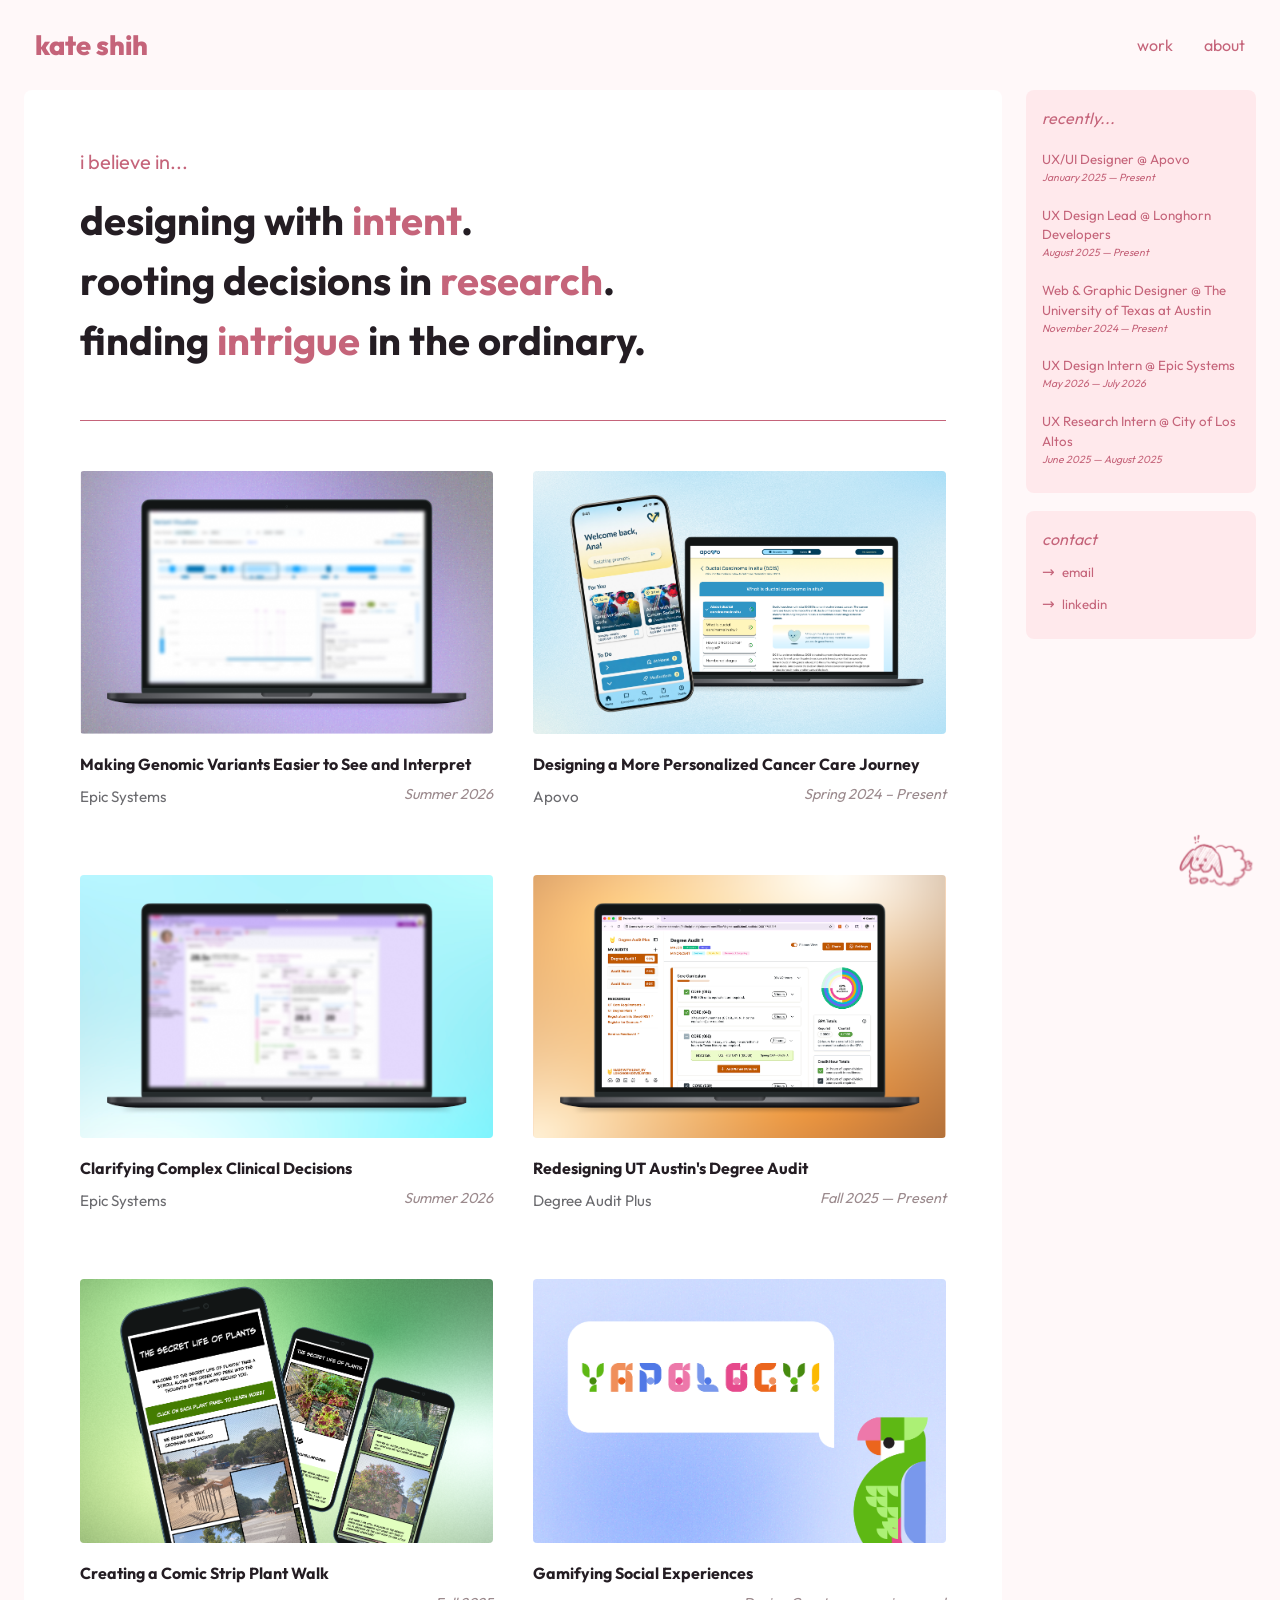
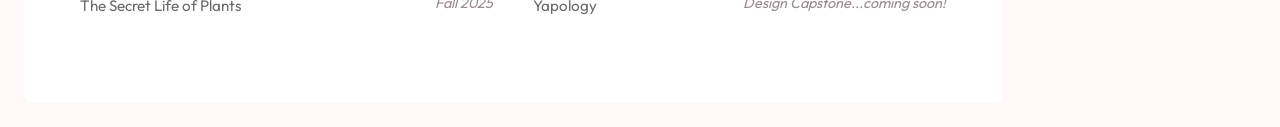
==== commit 22911381: "super secret playground updates" ====
--- a/index.html
+++ b/index.html
@@ -18,7 +18,6 @@
 
         <nav class="top-nav">
           <a href="#work">work</a>
-          <a href="playground.html">playground</a>
           <a href="about.html">about</a>
           <!-- <a href="#resume">resume</a> -->
         </nav>
@@ -173,6 +172,8 @@
               <li><a href="https://linkedin.com/in/kateshih" target="_blank">linkedin</a></li>
             </ul>
           </div>
+
+          <a href="playground.html" class="sidebar-sheep" aria-label="playground"><img src="tumbleweed%20easter%20egg.png" alt="tumbleweed"></a>
         </div>
       </aside>
     </div>
--- a/style.css
+++ b/style.css
@@ -303,16 +303,28 @@
 .case-quote { margin: 20px 0; padding: 4px 0 4px 20px; border-left: 3px solid #c5647a; font-style: italic; }
 
 /* playground: tightly packed masonry, captions on hover */
-.projects-grid.playground-grid{ display:grid; grid-template-columns:repeat(2, minmax(0, 1fr)); gap:28px; align-items:start; }
+.projects-grid.playground-grid{ display:grid; grid-template-columns:repeat(3, minmax(0, 1fr)); gap:28px; align-items:start; }
 .play-col{ min-width:0; }
 .playground-grid .project-card{ position:relative; overflow:hidden; border-radius:4px; margin-bottom:28px; }
 .playground-grid .project-card:hover{ transform:none; }
 .playground-grid .project-image img{ width:100%; }
 .play-ph{ width:100%; background:#d9d9d9; }
-.playground-grid .project-body{ position:absolute; left:0; right:0; bottom:0; padding:64px 14px 14px; background:linear-gradient(to top, rgba(120,40,62,.95) 0%, rgba(150,60,82,.7) 55%, rgba(168,78,100,0)); opacity:0; transition:opacity 200ms ease; }
+.playground-grid .project-body{ position:absolute; inset:0; padding:20px; display:flex; flex-direction:column; justify-content:flex-end; align-items:flex-start; text-align:left; background:rgba(0,0,0,.6); opacity:0; transition:opacity 200ms ease; }
 .playground-grid .project-card:hover .project-body{ opacity:1; }
 .playground-grid .project-title, .playground-grid .project-sub, .playground-grid .project-date{ color:#fff; }
 .playground-grid .project-title{ margin-bottom:2px; }
 .playground-grid .project-date{ float:none; display:block; margin-top:2px; }
-@media (max-width:720px){ .projects-grid.playground-grid{ grid-template-columns:repeat(2, minmax(0, 1fr)); gap:12px; } .playground-grid .project-card{ margin-bottom:12px; } }
+@media (max-width:720px){ .projects-grid.playground-grid{ grid-template-columns:repeat(3, minmax(0, 1fr)); gap:12px; } .playground-grid .project-card{ margin-bottom:12px; } }
 .playground-grid .project-card.reveal{ transition: opacity 420ms cubic-bezier(.2,.9,.3,1), transform 420ms cubic-bezier(.2,.9,.3,1); }
+.main-grid.no-sidebar{ grid-template-columns:1fr; }
+.sidebar-sheep{ position:fixed; right:max(24px, calc((100vw - 1400px) / 2 + 24px)); bottom:10px; width:80px; height:auto; z-index:10; }
+@media (max-width:980px){ .sidebar-sheep{ right:max(16px, calc((100vw - 1400px) / 2 + 16px)); } }
+.sidebar-sheep img{ display:block; width:100%; height:auto; }
+
+/* playground nav link entrance */
+.nav-playground{ position:relative; display:inline-block; }
+@keyframes nav-pop { 0% { transform: scale(0) rotate(-12deg); opacity: 0; } 60% { transform: scale(1.35) rotate(4deg); opacity: 1; } 100% { transform: scale(1) rotate(0); opacity: 1; } }
+.nav-playground.nav-pop{ animation: nav-pop 350ms cubic-bezier(.2,.9,.3,1) 100ms both; }
+@keyframes spark-fly { 0% { transform: translate(-50%, -50%) scale(0) rotate(0); opacity: 1; } 30% { opacity: 1; } 100% { transform: translate(calc(-50% + var(--dx)), calc(-50% + var(--dy))) scale(1) rotate(180deg); opacity: 0; } }
+.nav-playground .spark{ position:absolute; left:50%; top:50%; width:var(--size); height:var(--size); pointer-events:none; opacity:0; animation: spark-fly 450ms ease-out both; }
+.play-sub{ margin:12px 0 0; }
